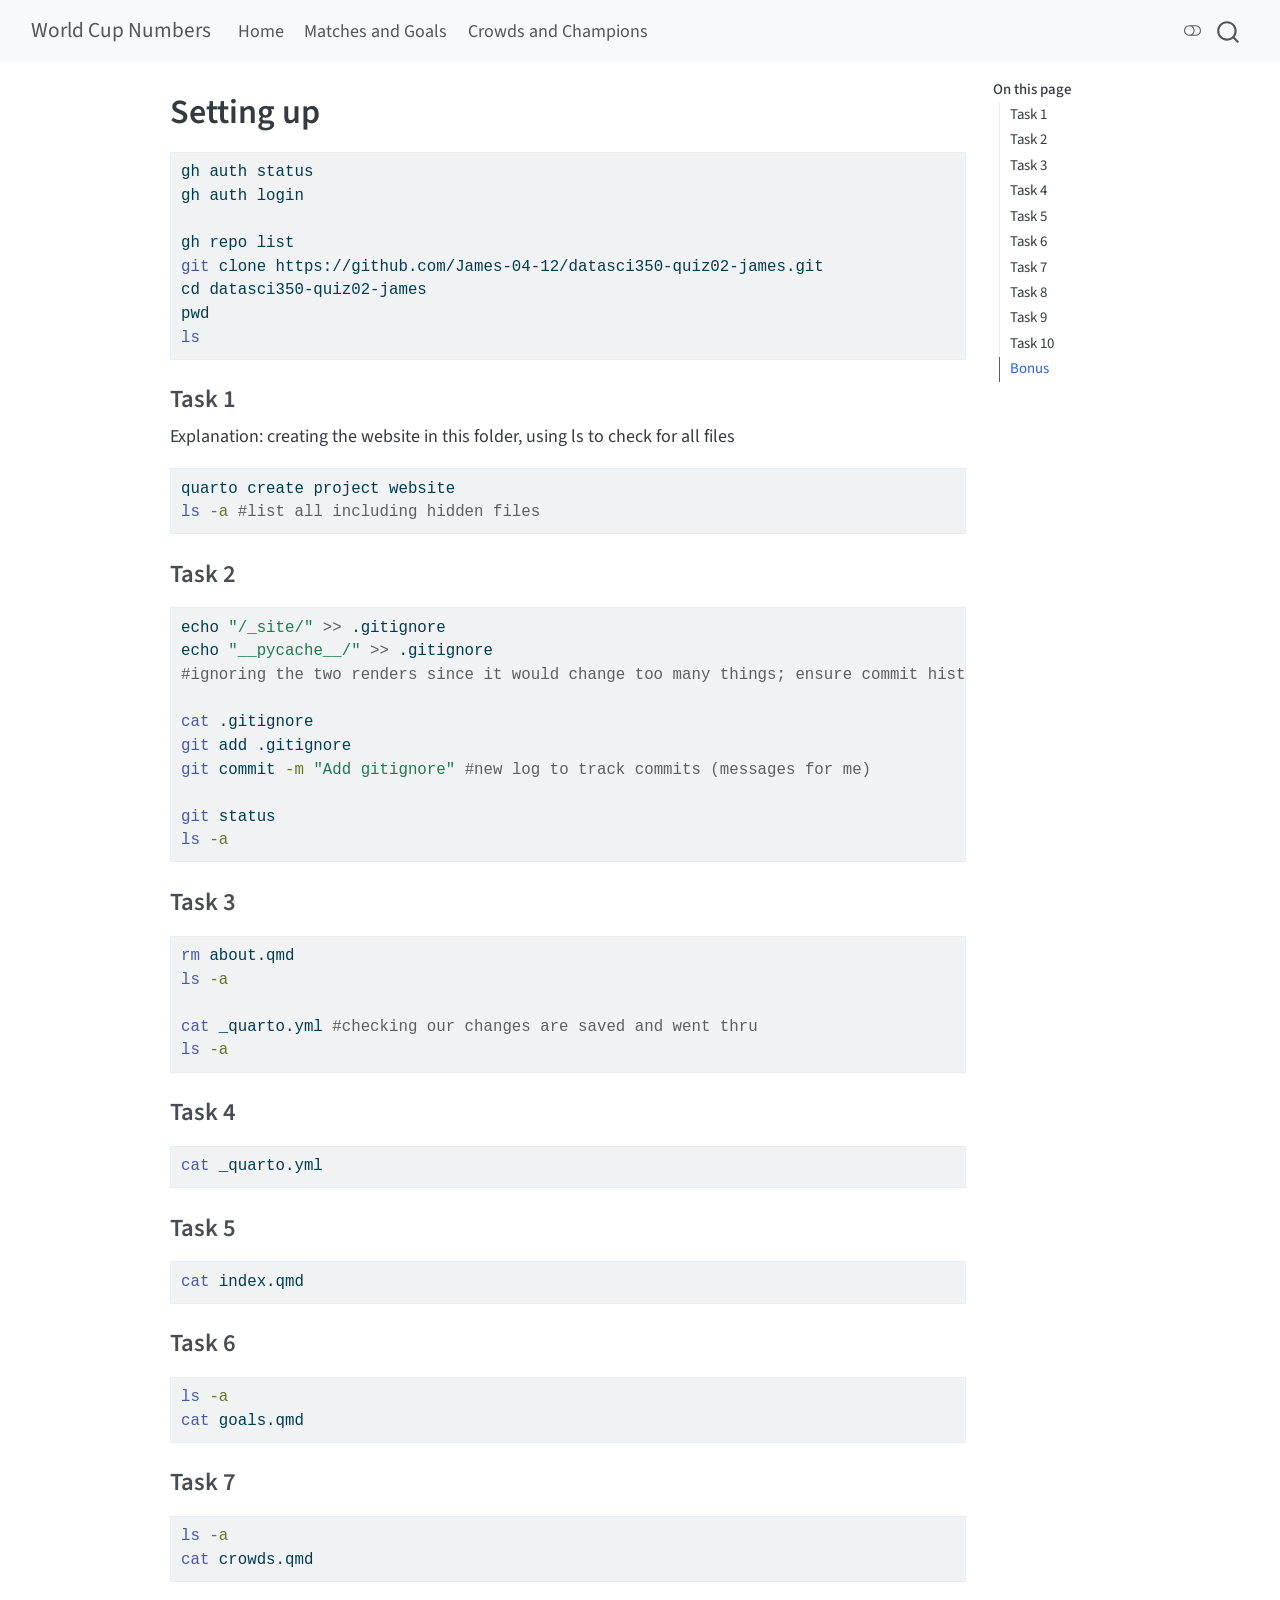
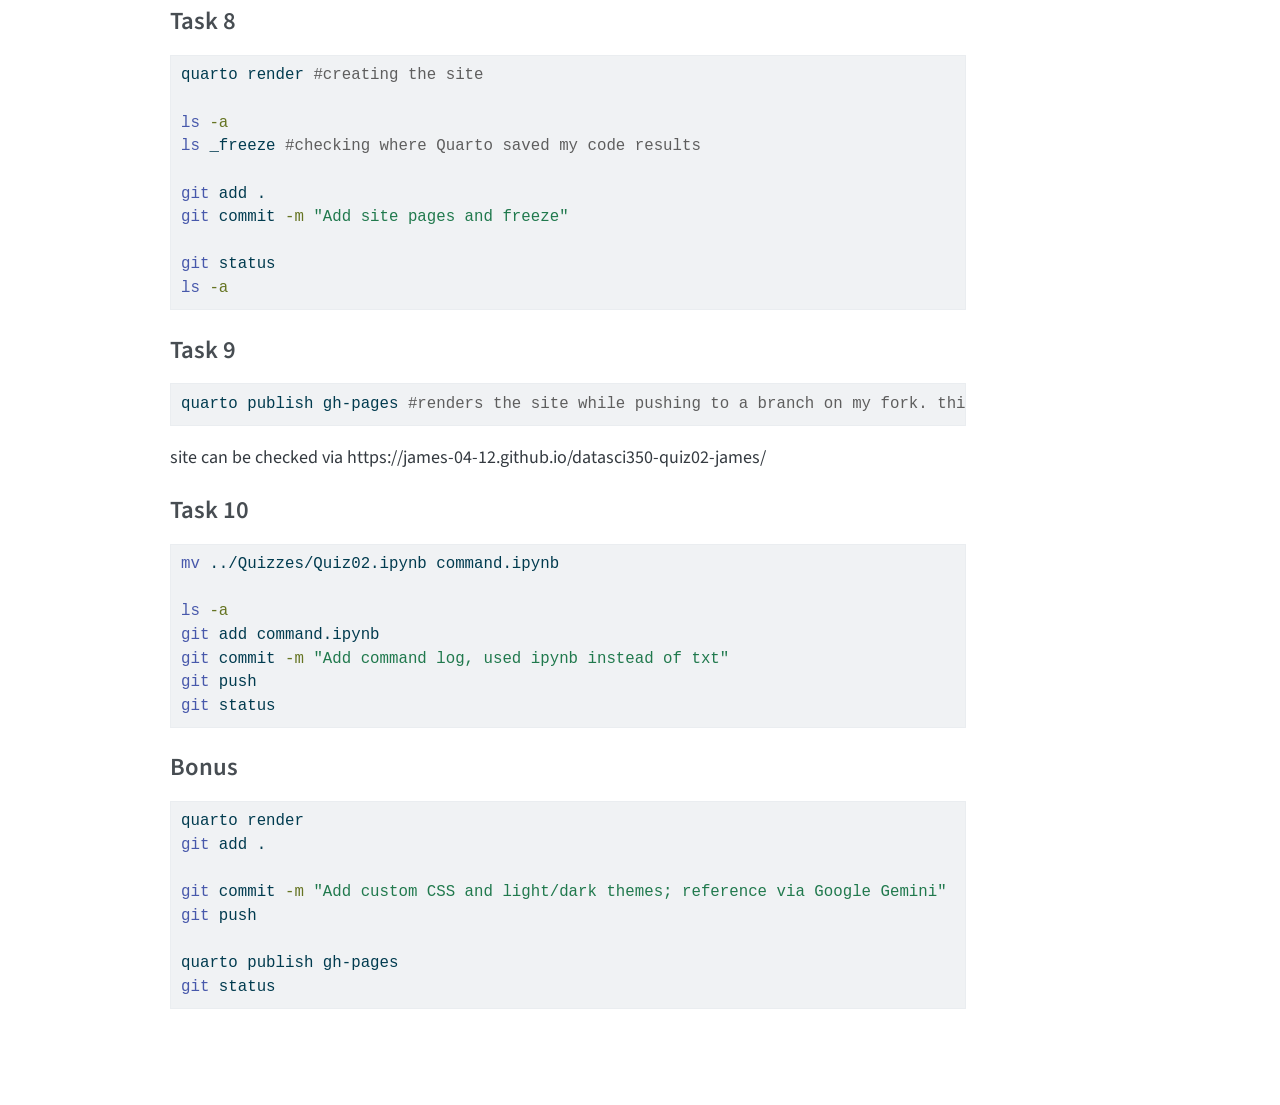
==== command.html @ 59968e1f "Built site for gh-pages" ====
<!DOCTYPE html>
<html xmlns="http://www.w3.org/1999/xhtml" lang="en" xml:lang="en"><head>

<meta charset="utf-8">
<meta name="generator" content="quarto-1.10.19">

<meta name="viewport" content="width=device-width, initial-scale=1.0, user-scalable=yes">


<title>Setting up – World Cup Numbers</title>
<style>
/* Default styles provided by pandoc.
** See https://pandoc.org/MANUAL.html#variables-for-html for config info.
*/
span.smallcaps{font-variant: small-caps;}
div.columns{display: flex; gap: 1.5em;}
div.column{flex: auto;}
@media screen {
div.columns{gap: min(4vw, 1.5em);}
div.column{overflow-x: auto;}
}
div.hanging-indent{margin-left: 1.5em; text-indent: -1.5em;}
ul.task-list{list-style: none;}
ul.task-list li input[type="checkbox"] {
  width: 0.8em;
  margin: 0 0.8em 0.2em -1em; /* quarto-specific, see https://github.com/quarto-dev/quarto-cli/issues/4556 */ 
  vertical-align: middle;
}
/* CSS for syntax highlighting */
html { -webkit-text-size-adjust: 100%; }
pre > code.sourceCode { white-space: pre; position: relative; }
pre > code.sourceCode > span { display: inline-block; line-height: 1.25; }
pre > code.sourceCode > span:empty { height: 1.2em; }
.sourceCode { overflow: visible; }
code.sourceCode > span { color: inherit; text-decoration: inherit; }
div.sourceCode { margin: 1em 0; }
pre.sourceCode { margin: 0; }
@media screen {
div.sourceCode { overflow: auto; }
}
@media print {
pre > code.sourceCode { white-space: pre-wrap; }
pre > code.sourceCode > span { text-indent: -5em; padding-left: 5em; }
}
pre.numberSource code
  { counter-reset: source-line 0; }
pre.numberSource code > span
  { position: relative; left: -4em; counter-increment: source-line; }
pre.numberSource code > span > a:first-child::before
  { content: counter(source-line);
    position: relative; left: -1em; text-align: right; vertical-align: baseline;
    border: none; display: inline-block;
    -webkit-touch-callout: none; -webkit-user-select: none;
    -khtml-user-select: none; -moz-user-select: none;
    -ms-user-select: none; user-select: none;
    padding: 0 4px; width: 4em;
  }
pre.numberSource { margin-left: 3em;  padding-left: 4px; }
div.sourceCode
  {   }
@media screen {
pre > code.sourceCode > span > a:first-child::before { text-decoration: underline; }
}
</style>


<script src="site_libs/quarto-nav/quarto-nav.js"></script>
<script src="site_libs/quarto-nav/headroom.min.js"></script>
<script src="site_libs/clipboard/clipboard.min.js"></script>
<script src="site_libs/quarto-search/autocomplete.umd.js"></script>
<script src="site_libs/quarto-search/fuse.min.js"></script>
<script src="site_libs/quarto-search/quarto-search.js"></script>
<meta name="quarto:offset" content="./">
<script src="site_libs/quarto-html/quarto.js" type="module"></script>
<script src="site_libs/quarto-html/tabsets/tabsets.js" type="module"></script>
<script src="site_libs/quarto-html/popper.min.js"></script>
<script src="site_libs/quarto-html/tippy.umd.min.js"></script>
<script src="site_libs/quarto-html/anchor.min.js"></script>
<link href="site_libs/quarto-html/tippy.css" rel="stylesheet">
<link href="site_libs/quarto-html/quarto-syntax-highlighting-bf27225e3a48a9273f3daa8f8e829971.css" rel="stylesheet" class="quarto-color-scheme" id="quarto-text-highlighting-styles">
<link href="site_libs/quarto-html/quarto-syntax-highlighting-dark-b626d73c4c936ccc3cb08be7d45d1df6.css" rel="stylesheet" class="quarto-color-scheme quarto-color-alternate" id="quarto-text-highlighting-styles">
<link href="site_libs/quarto-html/quarto-syntax-highlighting-bf27225e3a48a9273f3daa8f8e829971.css" rel="stylesheet" class="quarto-color-scheme-extra" id="quarto-text-highlighting-styles">
<script src="site_libs/bootstrap/bootstrap.min.js"></script>
<link href="site_libs/bootstrap/bootstrap-icons.css" rel="stylesheet">
<link href="site_libs/bootstrap/bootstrap-445b8638c3d06994fee0907d791121c4.min.css" rel="stylesheet" append-hash="true" class="quarto-color-scheme" id="quarto-bootstrap" data-mode="light">
<link href="site_libs/bootstrap/bootstrap-dark-df07115ad9f15e2ef3479c789e6873c8.min.css" rel="stylesheet" append-hash="true" class="quarto-color-scheme quarto-color-alternate" id="quarto-bootstrap" data-mode="dark">
<link href="site_libs/bootstrap/bootstrap-445b8638c3d06994fee0907d791121c4.min.css" rel="stylesheet" append-hash="true" class="quarto-color-scheme-extra" id="quarto-bootstrap" data-mode="light">
<script id="quarto-search-options" type="application/json">{
  "location": "navbar",
  "copy-button": false,
  "collapse-after": 3,
  "panel-placement": "end",
  "type": "overlay",
  "limit": 50,
  "keyboard-shortcut": [
    "f",
    "/",
    "s"
  ],
  "show-item-context": false,
  "language": {
    "search-no-results-text": "No results",
    "search-matching-documents-text": "matching documents",
    "search-copy-link-title": "Copy link to search",
    "search-hide-matches-text": "Hide additional matches",
    "search-more-match-text": "more match in this document",
    "search-more-matches-text": "more matches in this document",
    "search-clear-button-title": "Clear",
    "search-text-placeholder": "",
    "search-detached-cancel-button-title": "Cancel",
    "search-submit-button-title": "Submit",
    "search-label": "Search"
  }
}</script>


<link rel="stylesheet" href="styles.css">
</head>

<body class="nav-fixed quarto-light"><script id="quarto-html-before-body" type="application/javascript">
    const toggleBodyColorMode = (bsSheetEl) => {
      const mode = bsSheetEl.getAttribute("data-mode");
      const bodyEl = window.document.querySelector("body");
      if (mode === "dark") {
        bodyEl.classList.add("quarto-dark");
        bodyEl.classList.remove("quarto-light");
      } else {
        bodyEl.classList.add("quarto-light");
        bodyEl.classList.remove("quarto-dark");
      }
    }
    const toggleBodyColorPrimary = () => {
      const bsSheetEl = window.document.querySelector("link#quarto-bootstrap:not([rel=disabled-stylesheet])");
      if (bsSheetEl) {
        toggleBodyColorMode(bsSheetEl);
      }
    }
    const setColorSchemeToggle = (alternate) => {
      const toggles = window.document.querySelectorAll('.quarto-color-scheme-toggle');
      for (let i=0; i < toggles.length; i++) {
        const toggle = toggles[i];
        if (toggle) {
          if (alternate) {
            toggle.classList.add("alternate");
          } else {
            toggle.classList.remove("alternate");
          }
        }
      }
    };
    const toggleColorMode = (alternate) => {
      // Switch the stylesheets
      const primaryStylesheets = window.document.querySelectorAll('link.quarto-color-scheme:not(.quarto-color-alternate)');
      const alternateStylesheets = window.document.querySelectorAll('link.quarto-color-scheme.quarto-color-alternate');
      manageTransitions('#quarto-margin-sidebar .nav-link', false);
      if (alternate) {
        // note: dark is layered on light, we don't disable primary!
        enableStylesheet(alternateStylesheets);
        for (const sheetNode of alternateStylesheets) {
          if (sheetNode.id === "quarto-bootstrap") {
            toggleBodyColorMode(sheetNode);
          }
        }
      } else {
        disableStylesheet(alternateStylesheets);
        enableStylesheet(primaryStylesheets)
        toggleBodyColorPrimary();
      }
      manageTransitions('#quarto-margin-sidebar .nav-link', true);
      // Switch the toggles
      setColorSchemeToggle(alternate)
      // Hack to workaround the fact that safari doesn't
      // properly recolor the scrollbar when toggling (#1455)
      if (navigator.userAgent.indexOf('Safari') > 0 && navigator.userAgent.indexOf('Chrome') == -1) {
        manageTransitions("body", false);
        window.scrollTo(0, 1);
        setTimeout(() => {
          window.scrollTo(0, 0);
          manageTransitions("body", true);
        }, 40);
      }
    }
    const disableStylesheet = (stylesheets) => {
      for (let i=0; i < stylesheets.length; i++) {
        const stylesheet = stylesheets[i];
        stylesheet.rel = 'disabled-stylesheet';
      }
    }
    const enableStylesheet = (stylesheets) => {
      for (let i=0; i < stylesheets.length; i++) {
        const stylesheet = stylesheets[i];
        if(stylesheet.rel !== 'stylesheet') { // for Chrome, which will still FOUC without this check
          stylesheet.rel = 'stylesheet';
        }
      }
    }
    const manageTransitions = (selector, allowTransitions) => {
      const els = window.document.querySelectorAll(selector);
      for (let i=0; i < els.length; i++) {
        const el = els[i];
        if (allowTransitions) {
          el.classList.remove('notransition');
        } else {
          el.classList.add('notransition');
        }
      }
    }
    const isFileUrl = () => {
      return window.location.protocol === 'file:';
    }
    const hasAlternateSentinel = () => {
      let styleSentinel = getColorSchemeSentinel();
      if (styleSentinel !== null) {
        return styleSentinel === "alternate";
      } else {
        return false;
      }
    }
    const setStyleSentinel = (alternate) => {
      const value = alternate ? "alternate" : "default";
      if (!isFileUrl()) {
        window.localStorage.setItem("quarto-color-scheme", value);
      } else {
        localAlternateSentinel = value;
      }
    }
    const getColorSchemeSentinel = () => {
      if (!isFileUrl()) {
        const storageValue = window.localStorage.getItem("quarto-color-scheme");
        return storageValue != null ? storageValue : localAlternateSentinel;
      } else {
        return localAlternateSentinel;
      }
    }
    const toggleGiscusIfUsed = (isAlternate, darkModeDefault) => {
      const baseTheme = document.querySelector('#giscus-base-theme')?.value ?? 'light';
      const alternateTheme = document.querySelector('#giscus-alt-theme')?.value ?? 'dark';
      let newTheme = '';
      if(authorPrefersDark) {
        newTheme = isAlternate ? baseTheme : alternateTheme;
      } else {
        newTheme = isAlternate ? alternateTheme : baseTheme;
      }
      const changeGiscusTheme = () => {
        // From: https://github.com/giscus/giscus/issues/336
        const sendMessage = (message) => {
          const iframe = document.querySelector('iframe.giscus-frame');
          if (!iframe) return;
          iframe.contentWindow.postMessage({ giscus: message }, 'https://giscus.app');
        }
        sendMessage({
          setConfig: {
            theme: newTheme
          }
        });
      }
      const isGiscussLoaded = window.document.querySelector('iframe.giscus-frame') !== null;
      if (isGiscussLoaded) {
        changeGiscusTheme();
      }
    };
    const authorPrefersDark = false;
    const darkModeDefault = authorPrefersDark;
      document.querySelector('link#quarto-text-highlighting-styles.quarto-color-scheme-extra').rel = 'disabled-stylesheet';
      document.querySelector('link#quarto-bootstrap.quarto-color-scheme-extra').rel = 'disabled-stylesheet';
    let localAlternateSentinel = darkModeDefault ? 'alternate' : 'default';
    // Dark / light mode switch
    window.quartoToggleColorScheme = () => {
      // Read the current dark / light value
      let toAlternate = !hasAlternateSentinel();
      toggleColorMode(toAlternate);
      setStyleSentinel(toAlternate);
      toggleGiscusIfUsed(toAlternate, darkModeDefault);
      window.dispatchEvent(new Event('resize'));
    };
    // Switch to dark mode if need be
    if (hasAlternateSentinel()) {
      toggleColorMode(true);
    } else {
      toggleColorMode(false);
    }
  </script>

<div id="quarto-search-results"></div>
  <header id="quarto-header" class="headroom fixed-top">
    <nav class="navbar navbar-expand-lg " data-bs-theme="dark">
      <div class="navbar-container container-fluid">
      <div class="navbar-brand-container mx-auto">
    <a class="navbar-brand" href="./index.html">
    <span class="navbar-title">World Cup Numbers</span>
    </a>
  </div>
            <div id="quarto-search" class="" title="Search"></div>
          <button class="navbar-toggler" type="button" data-bs-toggle="collapse" data-bs-target="#navbarCollapse" aria-controls="navbarCollapse" role="menu" aria-expanded="false" aria-label="Toggle navigation" onclick="if (window.quartoToggleHeadroom) { window.quartoToggleHeadroom(); }">
  <span class="navbar-toggler-icon"></span>
</button>
          <div class="collapse navbar-collapse" id="navbarCollapse">
            <ul class="navbar-nav navbar-nav-scroll me-auto">
  <li class="nav-item">
    <a class="nav-link" href="./index.html"> 
<span class="menu-text">Home</span></a>
  </li>  
  <li class="nav-item">
    <a class="nav-link" href="./goals.html"> 
<span class="menu-text">Matches and Goals</span></a>
  </li>  
  <li class="nav-item">
    <a class="nav-link" href="./crowds.html"> 
<span class="menu-text">Crowds and Champions</span></a>
  </li>  
</ul>
          </div> <!-- /navcollapse -->
            <div class="quarto-navbar-tools">
  <a href="" class="quarto-color-scheme-toggle quarto-navigation-tool  px-1" onclick="window.quartoToggleColorScheme(); return false;" title="Toggle dark mode"><i class="bi"></i></a>
</div>
      </div> <!-- /container-fluid -->
    </nav>
</header>
<!-- content -->
<div id="quarto-content" class="quarto-container page-columns page-rows-contents page-layout-article page-navbar">
<!-- sidebar -->
<!-- margin-sidebar -->
    <div id="quarto-margin-sidebar" class="sidebar margin-sidebar">
        <nav id="TOC" role="doc-toc" class="toc-active">
    <h2 id="toc-title">On this page</h2>
   
  <ul>
  <li><a href="#task-1" id="toc-task-1" class="nav-link active" data-scroll-target="#task-1">Task 1</a></li>
  <li><a href="#task-2" id="toc-task-2" class="nav-link" data-scroll-target="#task-2">Task 2</a></li>
  <li><a href="#task-3" id="toc-task-3" class="nav-link" data-scroll-target="#task-3">Task 3</a></li>
  <li><a href="#task-4" id="toc-task-4" class="nav-link" data-scroll-target="#task-4">Task 4</a></li>
  <li><a href="#task-5" id="toc-task-5" class="nav-link" data-scroll-target="#task-5">Task 5</a></li>
  <li><a href="#task-6" id="toc-task-6" class="nav-link" data-scroll-target="#task-6">Task 6</a></li>
  <li><a href="#task-7" id="toc-task-7" class="nav-link" data-scroll-target="#task-7">Task 7</a></li>
  <li><a href="#task-8" id="toc-task-8" class="nav-link" data-scroll-target="#task-8">Task 8</a></li>
  <li><a href="#task-9" id="toc-task-9" class="nav-link" data-scroll-target="#task-9">Task 9</a></li>
  <li><a href="#task-10" id="toc-task-10" class="nav-link" data-scroll-target="#task-10">Task 10</a></li>
  <li><a href="#bonus" id="toc-bonus" class="nav-link" data-scroll-target="#bonus">Bonus</a></li>
  </ul>
</nav>
    </div>
<!-- main -->
<main class="content" id="quarto-document-content">


<header id="title-block-header" class="quarto-title-block default">
<div class="quarto-title">
<h1 class="title">Setting up</h1>
</div>



<div class="quarto-title-meta">

    
  
    
  </div>
  


</header>


<div class="code-copy-outer-scaffold"><div class="sourceCode" id="cb1"><pre class="sourceCode bash code-with-copy"><code class="sourceCode bash"><span id="cb1-1"><a href="#cb1-1" aria-hidden="true" tabindex="-1"></a><span class="ex">gh</span> auth status</span>
<span id="cb1-2"><a href="#cb1-2" aria-hidden="true" tabindex="-1"></a><span class="ex">gh</span> auth login</span>
<span id="cb1-3"><a href="#cb1-3" aria-hidden="true" tabindex="-1"></a></span>
<span id="cb1-4"><a href="#cb1-4" aria-hidden="true" tabindex="-1"></a><span class="ex">gh</span> repo list</span>
<span id="cb1-5"><a href="#cb1-5" aria-hidden="true" tabindex="-1"></a><span class="fu">git</span> clone https://github.com/James-04-12/datasci350-quiz02-james.git</span>
<span id="cb1-6"><a href="#cb1-6" aria-hidden="true" tabindex="-1"></a><span class="bu">cd</span> datasci350-quiz02-james</span>
<span id="cb1-7"><a href="#cb1-7" aria-hidden="true" tabindex="-1"></a><span class="bu">pwd</span></span>
<span id="cb1-8"><a href="#cb1-8" aria-hidden="true" tabindex="-1"></a><span class="fu">ls</span></span></code></pre></div><button title="Copy to Clipboard" class="code-copy-button"><i class="bi"></i></button></div>
<section id="task-1" class="level3">
<h3 class="anchored" data-anchor-id="task-1">Task 1</h3>
<p>Explanation: creating the website in this folder, using ls to check for all files</p>
<div class="code-copy-outer-scaffold"><div class="sourceCode" id="cb2"><pre class="sourceCode bash code-with-copy"><code class="sourceCode bash"><span id="cb2-1"><a href="#cb2-1" aria-hidden="true" tabindex="-1"></a><span class="ex">quarto</span> create project website</span>
<span id="cb2-2"><a href="#cb2-2" aria-hidden="true" tabindex="-1"></a><span class="fu">ls</span> <span class="at">-a</span> <span class="co">#list all including hidden files</span></span></code></pre></div><button title="Copy to Clipboard" class="code-copy-button"><i class="bi"></i></button></div>
</section>
<section id="task-2" class="level3">
<h3 class="anchored" data-anchor-id="task-2">Task 2</h3>
<div class="code-copy-outer-scaffold"><div class="sourceCode" id="cb3"><pre class="sourceCode bash code-with-copy"><code class="sourceCode bash"><span id="cb3-1"><a href="#cb3-1" aria-hidden="true" tabindex="-1"></a><span class="bu">echo</span> <span class="st">"/_site/"</span> <span class="op">&gt;&gt;</span> .gitignore</span>
<span id="cb3-2"><a href="#cb3-2" aria-hidden="true" tabindex="-1"></a><span class="bu">echo</span> <span class="st">"__pycache__/"</span> <span class="op">&gt;&gt;</span> .gitignore</span>
<span id="cb3-3"><a href="#cb3-3" aria-hidden="true" tabindex="-1"></a><span class="co">#ignoring the two renders since it would change too many things; ensure commit history is clean</span></span>
<span id="cb3-4"><a href="#cb3-4" aria-hidden="true" tabindex="-1"></a></span>
<span id="cb3-5"><a href="#cb3-5" aria-hidden="true" tabindex="-1"></a><span class="fu">cat</span> .gitignore</span>
<span id="cb3-6"><a href="#cb3-6" aria-hidden="true" tabindex="-1"></a><span class="fu">git</span> add .gitignore</span>
<span id="cb3-7"><a href="#cb3-7" aria-hidden="true" tabindex="-1"></a><span class="fu">git</span> commit <span class="at">-m</span> <span class="st">"Add gitignore"</span> <span class="co">#new log to track commits (messages for me)</span></span>
<span id="cb3-8"><a href="#cb3-8" aria-hidden="true" tabindex="-1"></a></span>
<span id="cb3-9"><a href="#cb3-9" aria-hidden="true" tabindex="-1"></a><span class="fu">git</span> status</span>
<span id="cb3-10"><a href="#cb3-10" aria-hidden="true" tabindex="-1"></a><span class="fu">ls</span> <span class="at">-a</span></span></code></pre></div><button title="Copy to Clipboard" class="code-copy-button"><i class="bi"></i></button></div>
</section>
<section id="task-3" class="level3">
<h3 class="anchored" data-anchor-id="task-3">Task 3</h3>
<div class="code-copy-outer-scaffold"><div class="sourceCode" id="cb4"><pre class="sourceCode bash code-with-copy"><code class="sourceCode bash"><span id="cb4-1"><a href="#cb4-1" aria-hidden="true" tabindex="-1"></a><span class="fu">rm</span> about.qmd</span>
<span id="cb4-2"><a href="#cb4-2" aria-hidden="true" tabindex="-1"></a><span class="fu">ls</span> <span class="at">-a</span></span>
<span id="cb4-3"><a href="#cb4-3" aria-hidden="true" tabindex="-1"></a></span>
<span id="cb4-4"><a href="#cb4-4" aria-hidden="true" tabindex="-1"></a><span class="fu">cat</span> _quarto.yml <span class="co">#checking our changes are saved and went thru</span></span>
<span id="cb4-5"><a href="#cb4-5" aria-hidden="true" tabindex="-1"></a><span class="fu">ls</span> <span class="at">-a</span></span></code></pre></div><button title="Copy to Clipboard" class="code-copy-button"><i class="bi"></i></button></div>
</section>
<section id="task-4" class="level3">
<h3 class="anchored" data-anchor-id="task-4">Task 4</h3>
<div class="code-copy-outer-scaffold"><div class="sourceCode" id="cb5"><pre class="sourceCode bash code-with-copy"><code class="sourceCode bash"><span id="cb5-1"><a href="#cb5-1" aria-hidden="true" tabindex="-1"></a><span class="fu">cat</span> _quarto.yml</span></code></pre></div><button title="Copy to Clipboard" class="code-copy-button"><i class="bi"></i></button></div>
</section>
<section id="task-5" class="level3">
<h3 class="anchored" data-anchor-id="task-5">Task 5</h3>
<div class="code-copy-outer-scaffold"><div class="sourceCode" id="cb6"><pre class="sourceCode bash code-with-copy"><code class="sourceCode bash"><span id="cb6-1"><a href="#cb6-1" aria-hidden="true" tabindex="-1"></a><span class="fu">cat</span> index.qmd</span></code></pre></div><button title="Copy to Clipboard" class="code-copy-button"><i class="bi"></i></button></div>
</section>
<section id="task-6" class="level3">
<h3 class="anchored" data-anchor-id="task-6">Task 6</h3>
<div class="code-copy-outer-scaffold"><div class="sourceCode" id="cb7"><pre class="sourceCode bash code-with-copy"><code class="sourceCode bash"><span id="cb7-1"><a href="#cb7-1" aria-hidden="true" tabindex="-1"></a><span class="fu">ls</span> <span class="at">-a</span></span>
<span id="cb7-2"><a href="#cb7-2" aria-hidden="true" tabindex="-1"></a><span class="fu">cat</span> goals.qmd</span></code></pre></div><button title="Copy to Clipboard" class="code-copy-button"><i class="bi"></i></button></div>
</section>
<section id="task-7" class="level3">
<h3 class="anchored" data-anchor-id="task-7">Task 7</h3>
<div class="code-copy-outer-scaffold"><div class="sourceCode" id="cb8"><pre class="sourceCode bash code-with-copy"><code class="sourceCode bash"><span id="cb8-1"><a href="#cb8-1" aria-hidden="true" tabindex="-1"></a><span class="fu">ls</span> <span class="at">-a</span></span>
<span id="cb8-2"><a href="#cb8-2" aria-hidden="true" tabindex="-1"></a><span class="fu">cat</span> crowds.qmd</span></code></pre></div><button title="Copy to Clipboard" class="code-copy-button"><i class="bi"></i></button></div>
</section>
<section id="task-8" class="level3">
<h3 class="anchored" data-anchor-id="task-8">Task 8</h3>
<div class="code-copy-outer-scaffold"><div class="sourceCode" id="cb9"><pre class="sourceCode bash code-with-copy"><code class="sourceCode bash"><span id="cb9-1"><a href="#cb9-1" aria-hidden="true" tabindex="-1"></a><span class="ex">quarto</span> render <span class="co">#creating the site</span></span>
<span id="cb9-2"><a href="#cb9-2" aria-hidden="true" tabindex="-1"></a></span>
<span id="cb9-3"><a href="#cb9-3" aria-hidden="true" tabindex="-1"></a><span class="fu">ls</span> <span class="at">-a</span></span>
<span id="cb9-4"><a href="#cb9-4" aria-hidden="true" tabindex="-1"></a><span class="fu">ls</span> _freeze <span class="co">#checking where Quarto saved my code results</span></span>
<span id="cb9-5"><a href="#cb9-5" aria-hidden="true" tabindex="-1"></a></span>
<span id="cb9-6"><a href="#cb9-6" aria-hidden="true" tabindex="-1"></a><span class="fu">git</span> add .</span>
<span id="cb9-7"><a href="#cb9-7" aria-hidden="true" tabindex="-1"></a><span class="fu">git</span> commit <span class="at">-m</span> <span class="st">"Add site pages and freeze"</span></span>
<span id="cb9-8"><a href="#cb9-8" aria-hidden="true" tabindex="-1"></a></span>
<span id="cb9-9"><a href="#cb9-9" aria-hidden="true" tabindex="-1"></a><span class="fu">git</span> status</span>
<span id="cb9-10"><a href="#cb9-10" aria-hidden="true" tabindex="-1"></a><span class="fu">ls</span> <span class="at">-a</span></span></code></pre></div><button title="Copy to Clipboard" class="code-copy-button"><i class="bi"></i></button></div>
</section>
<section id="task-9" class="level3">
<h3 class="anchored" data-anchor-id="task-9">Task 9</h3>
<div class="code-copy-outer-scaffold"><div class="sourceCode" id="cb10"><pre class="sourceCode bash code-with-copy"><code class="sourceCode bash"><span id="cb10-1"><a href="#cb10-1" aria-hidden="true" tabindex="-1"></a><span class="ex">quarto</span> publish gh-pages <span class="co">#renders the site while pushing to a branch on my fork. this keeps my main branch render free (lecture 11)</span></span></code></pre></div><button title="Copy to Clipboard" class="code-copy-button"><i class="bi"></i></button></div>
<p>site can be checked via https://james-04-12.github.io/datasci350-quiz02-james/</p>
</section>
<section id="task-10" class="level3">
<h3 class="anchored" data-anchor-id="task-10">Task 10</h3>
<div class="code-copy-outer-scaffold"><div class="sourceCode" id="cb11"><pre class="sourceCode bash code-with-copy"><code class="sourceCode bash"><span id="cb11-1"><a href="#cb11-1" aria-hidden="true" tabindex="-1"></a><span class="fu">mv</span> ../Quizzes/Quiz02.ipynb command.ipynb</span>
<span id="cb11-2"><a href="#cb11-2" aria-hidden="true" tabindex="-1"></a></span>
<span id="cb11-3"><a href="#cb11-3" aria-hidden="true" tabindex="-1"></a><span class="fu">ls</span> <span class="at">-a</span></span>
<span id="cb11-4"><a href="#cb11-4" aria-hidden="true" tabindex="-1"></a><span class="fu">git</span> add command.ipynb</span>
<span id="cb11-5"><a href="#cb11-5" aria-hidden="true" tabindex="-1"></a><span class="fu">git</span> commit <span class="at">-m</span> <span class="st">"Add command log, used ipynb instead of txt"</span></span>
<span id="cb11-6"><a href="#cb11-6" aria-hidden="true" tabindex="-1"></a><span class="fu">git</span> push</span>
<span id="cb11-7"><a href="#cb11-7" aria-hidden="true" tabindex="-1"></a><span class="fu">git</span> status</span></code></pre></div><button title="Copy to Clipboard" class="code-copy-button"><i class="bi"></i></button></div>
</section>
<section id="bonus" class="level3">
<h3 class="anchored" data-anchor-id="bonus">Bonus</h3>
<div class="code-copy-outer-scaffold"><div class="sourceCode" id="cb12"><pre class="sourceCode bash code-with-copy"><code class="sourceCode bash"><span id="cb12-1"><a href="#cb12-1" aria-hidden="true" tabindex="-1"></a><span class="ex">quarto</span> render</span>
<span id="cb12-2"><a href="#cb12-2" aria-hidden="true" tabindex="-1"></a><span class="fu">git</span> add .</span>
<span id="cb12-3"><a href="#cb12-3" aria-hidden="true" tabindex="-1"></a></span>
<span id="cb12-4"><a href="#cb12-4" aria-hidden="true" tabindex="-1"></a><span class="fu">git</span> commit <span class="at">-m</span> <span class="st">"Add custom CSS and light/dark themes; reference via Google Gemini"</span></span>
<span id="cb12-5"><a href="#cb12-5" aria-hidden="true" tabindex="-1"></a><span class="fu">git</span> push</span>
<span id="cb12-6"><a href="#cb12-6" aria-hidden="true" tabindex="-1"></a></span>
<span id="cb12-7"><a href="#cb12-7" aria-hidden="true" tabindex="-1"></a><span class="ex">quarto</span> publish gh-pages</span>
<span id="cb12-8"><a href="#cb12-8" aria-hidden="true" tabindex="-1"></a><span class="fu">git</span> status</span></code></pre></div><button title="Copy to Clipboard" class="code-copy-button"><i class="bi"></i></button></div>


</section>

</main> <!-- /main -->
<script id="quarto-html-after-body" type="application/javascript">
  window.document.addEventListener("DOMContentLoaded", function (event) {
    // Ensure there is a toggle, if there isn't float one in the top right
    if (window.document.querySelector('.quarto-color-scheme-toggle') === null) {
      const a = window.document.createElement('a');
      a.classList.add('top-right');
      a.classList.add('quarto-color-scheme-toggle');
      a.href = "";
      a.onclick = function() { try { window.quartoToggleColorScheme(); } catch {} return false; };
      const i = window.document.createElement("i");
      i.classList.add('bi');
      a.appendChild(i);
      window.document.body.appendChild(a);
    }
    setColorSchemeToggle(hasAlternateSentinel())
    const icon = "";
    const anchorJS = new window.AnchorJS();
    anchorJS.options = {
      placement: 'right',
      icon: icon
    };
    anchorJS.add('.anchored');
    const isCodeAnnotation = (el) => {
      for (const clz of el.classList) {
        if (clz.startsWith('code-annotation-')) {                     
          return true;
        }
      }
      return false;
    }
    const onCopySuccess = function(e) {
      // button target
      const button = e.trigger;
      // don't keep focus
      button.blur();
      // flash "checked"
      button.classList.add('code-copy-button-checked');
      var currentTitle = button.getAttribute("title");
      button.setAttribute("title", "Copied!");
      let tooltip;
      if (window.bootstrap) {
        button.setAttribute("data-bs-toggle", "tooltip");
        button.setAttribute("data-bs-placement", "left");
        button.setAttribute("data-bs-title", "Copied!");
        tooltip = new bootstrap.Tooltip(button, 
          { trigger: "manual", 
            customClass: "code-copy-button-tooltip",
            offset: [0, -8]});
        tooltip.show();    
      }
      setTimeout(function() {
        if (tooltip) {
          tooltip.hide();
          button.removeAttribute("data-bs-title");
          button.removeAttribute("data-bs-toggle");
          button.removeAttribute("data-bs-placement");
        }
        button.setAttribute("title", currentTitle);
        button.classList.remove('code-copy-button-checked');
      }, 1000);
      // clear code selection
      e.clearSelection();
    }
    const getTextToCopy = function(trigger) {
      const outerScaffold = trigger.parentElement.cloneNode(true);
      const codeEl = outerScaffold.querySelector('code');
      for (const childEl of codeEl.children) {
        if (isCodeAnnotation(childEl)) {
          childEl.remove();
        }
      }
      return codeEl.innerText;
    }
    const clipboard = new window.ClipboardJS('.code-copy-button:not([data-in-quarto-modal])', {
      text: getTextToCopy
    });
    clipboard.on('success', onCopySuccess);
    if (window.document.getElementById('quarto-embedded-source-code-modal')) {
      const clipboardModal = new window.ClipboardJS('.code-copy-button[data-in-quarto-modal]', {
        text: getTextToCopy,
        container: window.document.getElementById('quarto-embedded-source-code-modal')
      });
      clipboardModal.on('success', onCopySuccess);
    }
      var localhostRegex = new RegExp(/^(?:http|https):\/\/localhost\:?[0-9]*\//);
      var mailtoRegex = new RegExp(/^mailto:/);
        var filterRegex = new RegExp("https:\/\/James-04-12\.github\.io\/datasci350-quiz02-james\/");
      var isInternal = (href) => {
          return filterRegex.test(href) || localhostRegex.test(href) || mailtoRegex.test(href);
      }
      // Inspect non-navigation links and adorn them if external
     var links = window.document.querySelectorAll('a[href]:not(.nav-link):not(.navbar-brand):not(.toc-action):not(.sidebar-link):not(.sidebar-item-toggle):not(.pagination-link):not(.no-external):not([aria-hidden]):not(.dropdown-item):not(.quarto-navigation-tool):not(.about-link)');
      for (var i=0; i<links.length; i++) {
        const link = links[i];
        if (!isInternal(link.href)) {
          // undo the damage that might have been done by quarto-nav.js in the case of
          // links that we want to consider external
          if (link.dataset.originalHref !== undefined) {
            link.href = link.dataset.originalHref;
          }
        }
      }
    function tippyHover(el, contentFn, onTriggerFn, onUntriggerFn) {
      const config = {
        allowHTML: true,
        maxWidth: 500,
        delay: 100,
        arrow: false,
        appendTo: function(el) {
            return el.parentElement;
        },
        interactive: true,
        interactiveBorder: 10,
        theme: 'quarto',
        placement: 'bottom-start',
      };
      if (contentFn) {
        config.content = contentFn;
      }
      if (onTriggerFn) {
        config.onTrigger = onTriggerFn;
      }
      if (onUntriggerFn) {
        config.onUntrigger = onUntriggerFn;
      }
      window.tippy(el, config); 
    }
    const noterefs = window.document.querySelectorAll('a[role="doc-noteref"]');
    for (var i=0; i<noterefs.length; i++) {
      const ref = noterefs[i];
      tippyHover(ref, function() {
        // use id or data attribute instead here
        let href = ref.getAttribute('data-footnote-href') || ref.getAttribute('href');
        try { href = new URL(href).hash; } catch {}
        const id = href.replace(/^#\/?/, "");
        const note = window.document.getElementById(id);
        if (note) {
          return note.innerHTML;
        } else {
          return "";
        }
      });
    }
    const xrefs = window.document.querySelectorAll('a.quarto-xref');
    const processXRef = (id, note) => {
      // Strip column container classes
      const stripColumnClz = (el) => {
        el.classList.remove("page-full", "page-columns");
        if (el.children) {
          for (const child of el.children) {
            stripColumnClz(child);
          }
        }
      }
      stripColumnClz(note)
      if (id === null || id.startsWith('sec-')) {
        // Special case sections, only their first couple elements
        const container = document.createElement("div");
        if (note.children && note.children.length > 2) {
          container.appendChild(note.children[0].cloneNode(true));
          for (let i = 1; i < note.children.length; i++) {
            const child = note.children[i];
            if (child.tagName === "P" && child.innerText === "") {
              continue;
            } else {
              container.appendChild(child.cloneNode(true));
              break;
            }
          }
          if (window.Quarto?.typesetMath) {
            window.Quarto.typesetMath(container);
          }
          return container.innerHTML
        } else {
          if (window.Quarto?.typesetMath) {
            window.Quarto.typesetMath(note);
          }
          return note.innerHTML;
        }
      } else {
        // Remove any anchor links if they are present
        const anchorLink = note.querySelector('a.anchorjs-link');
        if (anchorLink) {
          anchorLink.remove();
        }
        if (window.Quarto?.typesetMath) {
          window.Quarto.typesetMath(note);
        }
        if (note.classList.contains("callout")) {
          return note.outerHTML;
        } else {
          return note.innerHTML;
        }
      }
    }
    for (var i=0; i<xrefs.length; i++) {
      const xref = xrefs[i];
      tippyHover(xref, undefined, function(instance) {
        instance.disable();
        let url = xref.getAttribute('href');
        let hash = undefined; 
        if (url.startsWith('#')) {
          hash = url;
        } else {
          try { hash = new URL(url).hash; } catch {}
        }
        if (hash) {
          const id = hash.replace(/^#\/?/, "");
          const note = window.document.getElementById(id);
          if (note !== null) {
            try {
              const html = processXRef(id, note.cloneNode(true));
              instance.setContent(html);
            } finally {
              instance.enable();
              instance.show();
            }
          } else {
            // See if we can fetch this
            fetch(url.split('#')[0])
            .then(res => res.text())
            .then(html => {
              const parser = new DOMParser();
              const htmlDoc = parser.parseFromString(html, "text/html");
              const note = htmlDoc.getElementById(id);
              if (note !== null) {
                const html = processXRef(id, note);
                instance.setContent(html);
              } 
            }).finally(() => {
              instance.enable();
              instance.show();
            });
          }
        } else {
          // See if we can fetch a full url (with no hash to target)
          // This is a special case and we should probably do some content thinning / targeting
          fetch(url)
          .then(res => res.text())
          .then(html => {
            const parser = new DOMParser();
            const htmlDoc = parser.parseFromString(html, "text/html");
            const note = htmlDoc.querySelector('main.content');
            if (note !== null) {
              // This should only happen for chapter cross references
              // (since there is no id in the URL)
              // remove the first header
              if (note.children.length > 0 && note.children[0].tagName === "HEADER") {
                note.children[0].remove();
              }
              const html = processXRef(null, note);
              instance.setContent(html);
            } 
          }).finally(() => {
            instance.enable();
            instance.show();
          });
        }
      }, function(instance) {
      });
    }
        let selectedAnnoteEl;
        const selectorForAnnotation = ( cell, annotation) => {
          let cellAttr = 'data-code-cell="' + cell + '"';
          let lineAttr = 'data-code-annotation="' +  annotation + '"';
          const selector = 'span[' + cellAttr + '][' + lineAttr + ']';
          return selector;
        }
        const selectCodeLines = (annoteEl) => {
          const doc = window.document;
          const targetCell = annoteEl.getAttribute("data-target-cell");
          const targetAnnotation = annoteEl.getAttribute("data-target-annotation");
          const annoteSpan = window.document.querySelector(selectorForAnnotation(targetCell, targetAnnotation));
          const lines = annoteSpan.getAttribute("data-code-lines").split(",");
          const lineIds = lines.map((line) => {
            return targetCell + "-" + line;
          })
          let top = null;
          let height = null;
          let parent = null;
          if (lineIds.length > 0) {
              //compute the position of the single el (top and bottom and make a div)
              const el = window.document.getElementById(lineIds[0]);
              top = el.offsetTop;
              height = el.offsetHeight;
              parent = el.parentElement.parentElement;
            if (lineIds.length > 1) {
              const lastEl = window.document.getElementById(lineIds[lineIds.length - 1]);
              const bottom = lastEl.offsetTop + lastEl.offsetHeight;
              height = bottom - top;
            }
            if (top !== null && height !== null && parent !== null) {
              // cook up a div (if necessary) and position it 
              let div = window.document.getElementById("code-annotation-line-highlight");
              if (div === null) {
                div = window.document.createElement("div");
                div.setAttribute("id", "code-annotation-line-highlight");
                div.style.position = 'absolute';
                parent.appendChild(div);
              }
              div.style.top = top - 2 + "px";
              div.style.height = height + 4 + "px";
              div.style.left = 0;
              let gutterDiv = window.document.getElementById("code-annotation-line-highlight-gutter");
              if (gutterDiv === null) {
                gutterDiv = window.document.createElement("div");
                gutterDiv.setAttribute("id", "code-annotation-line-highlight-gutter");
                gutterDiv.style.position = 'absolute';
                const codeCell = window.document.getElementById(targetCell);
                const gutter = codeCell.querySelector('.code-annotation-gutter');
                gutter.appendChild(gutterDiv);
              }
              gutterDiv.style.top = top - 2 + "px";
              gutterDiv.style.height = height + 4 + "px";
            }
            selectedAnnoteEl = annoteEl;
          }
        };
        const unselectCodeLines = () => {
          const elementsIds = ["code-annotation-line-highlight", "code-annotation-line-highlight-gutter"];
          elementsIds.forEach((elId) => {
            const div = window.document.getElementById(elId);
            if (div) {
              div.remove();
            }
          });
          selectedAnnoteEl = undefined;
        };
          // Handle positioning of the toggle
      window.addEventListener(
        "resize",
        throttle(() => {
          elRect = undefined;
          if (selectedAnnoteEl) {
            selectCodeLines(selectedAnnoteEl);
          }
        }, 10)
      );
      function throttle(fn, ms) {
      let throttle = false;
      let timer;
        return (...args) => {
          if(!throttle) { // first call gets through
              fn.apply(this, args);
              throttle = true;
          } else { // all the others get throttled
              if(timer) clearTimeout(timer); // cancel #2
              timer = setTimeout(() => {
                fn.apply(this, args);
                timer = throttle = false;
              }, ms);
          }
        };
      }
        // Attach click handler to the DT
        const annoteDls = window.document.querySelectorAll('dt[data-target-cell]');
        for (const annoteDlNode of annoteDls) {
          annoteDlNode.addEventListener('click', (event) => {
            const clickedEl = event.target;
            if (clickedEl !== selectedAnnoteEl) {
              unselectCodeLines();
              const activeEl = window.document.querySelector('dt[data-target-cell].code-annotation-active');
              if (activeEl) {
                activeEl.classList.remove('code-annotation-active');
              }
              selectCodeLines(clickedEl);
              clickedEl.classList.add('code-annotation-active');
            } else {
              // Unselect the line
              unselectCodeLines();
              clickedEl.classList.remove('code-annotation-active');
            }
          });
        }
    const findCites = (el) => {
      const parentEl = el.parentElement;
      if (parentEl) {
        const cites = parentEl.dataset.cites;
        if (cites) {
          return {
            el,
            cites: cites.split(' ')
          };
        } else {
          return findCites(el.parentElement)
        }
      } else {
        return undefined;
      }
    };
    var bibliorefs = window.document.querySelectorAll('a[role="doc-biblioref"]');
    for (var i=0; i<bibliorefs.length; i++) {
      const ref = bibliorefs[i];
      const citeInfo = findCites(ref);
      if (citeInfo) {
        tippyHover(citeInfo.el, function() {
          var popup = window.document.createElement('div');
          citeInfo.cites.forEach(function(cite) {
            var citeDiv = window.document.createElement('div');
            citeDiv.classList.add('hanging-indent');
            citeDiv.classList.add('csl-entry');
            var biblioDiv = window.document.getElementById('ref-' + cite);
            if (biblioDiv) {
              citeDiv.innerHTML = biblioDiv.innerHTML;
            }
            popup.appendChild(citeDiv);
          });
          return popup.innerHTML;
        });
      }
    }
  });
  </script>
</div> <!-- /content -->




</body></html>
---- site_libs/quarto-html/tippy.css ----
.tippy-box[data-animation=fade][data-state=hidden]{opacity:0}[data-tippy-root]{max-width:calc(100vw - 10px)}.tippy-box{position:relative;background-color:#333;color:#fff;border-radius:4px;font-size:14px;line-height:1.4;white-space:normal;outline:0;transition-property:transform,visibility,opacity}.tippy-box[data-placement^=top]>.tippy-arrow{bottom:0}.tippy-box[data-placement^=top]>.tippy-arrow:before{bottom:-7px;left:0;border-width:8px 8px 0;border-top-color:initial;transform-origin:center top}.tippy-box[data-placement^=bottom]>.tippy-arrow{top:0}.tippy-box[data-placement^=bottom]>.tippy-arrow:before{top:-7px;left:0;border-width:0 8px 8px;border-bottom-color:initial;transform-origin:center bottom}.tippy-box[data-placement^=left]>.tippy-arrow{right:0}.tippy-box[data-placement^=left]>.tippy-arrow:before{border-width:8px 0 8px 8px;border-left-color:initial;right:-7px;transform-origin:center left}.tippy-box[data-placement^=right]>.tippy-arrow{left:0}.tippy-box[data-placement^=right]>.tippy-arrow:before{left:-7px;border-width:8px 8px 8px 0;border-right-color:initial;transform-origin:center right}.tippy-box[data-inertia][data-state=visible]{transition-timing-function:cubic-bezier(.54,1.5,.38,1.11)}.tippy-arrow{width:16px;height:16px;color:#333}.tippy-arrow:before{content:"";position:absolute;border-color:transparent;border-style:solid}.tippy-content{position:relative;padding:5px 9px;z-index:1}
---- site_libs/quarto-html/quarto-syntax-highlighting-bf27225e3a48a9273f3daa8f8e829971.css ----
/* quarto syntax highlight colors */
:root {
  --quarto-hl-ot-color: #003B4F;
  --quarto-hl-at-color: #657422;
  --quarto-hl-ss-color: #20794D;
  --quarto-hl-an-color: #5E5E5E;
  --quarto-hl-fu-color: #4758AB;
  --quarto-hl-st-color: #20794D;
  --quarto-hl-cf-color: #003B4F;
  --quarto-hl-op-color: #5E5E5E;
  --quarto-hl-er-color: #AD0000;
  --quarto-hl-bn-color: #AD0000;
  --quarto-hl-al-color: #AD0000;
  --quarto-hl-va-color: #111111;
  --quarto-hl-bu-color: inherit;
  --quarto-hl-ex-color: inherit;
  --quarto-hl-pp-color: #AD0000;
  --quarto-hl-in-color: #5E5E5E;
  --quarto-hl-vs-color: #20794D;
  --quarto-hl-wa-color: #5E5E5E;
  --quarto-hl-do-color: #5E5E5E;
  --quarto-hl-im-color: #00769E;
  --quarto-hl-ch-color: #20794D;
  --quarto-hl-dt-color: #AD0000;
  --quarto-hl-fl-color: #AD0000;
  --quarto-hl-co-color: #5E5E5E;
  --quarto-hl-cv-color: #5E5E5E;
  --quarto-hl-cn-color: #8f5902;
  --quarto-hl-sc-color: #5E5E5E;
  --quarto-hl-dv-color: #AD0000;
  --quarto-hl-kw-color: #003B4F;
}

/* other quarto variables */
:root {
  --quarto-font-monospace: SFMono-Regular, Menlo, Monaco, Consolas, "Liberation Mono", "Courier New", monospace;
}

/* syntax highlight based on Pandoc's rules */
pre > code.sourceCode > span {
  color: #003B4F;
}

code.sourceCode > span {
  color: #003B4F;
}

div.sourceCode,
div.sourceCode pre.sourceCode {
  color: #003B4F;
}

/* Normal */
code span {
  color: #003B4F;
}

/* Alert */
code span.al {
  color: #AD0000;
  font-style: inherit;
}

/* Annotation */
code span.an {
  color: #5E5E5E;
  font-style: inherit;
}

/* Attribute */
code span.at {
  color: #657422;
  font-style: inherit;
}

/* BaseN */
code span.bn {
  color: #AD0000;
  font-style: inherit;
}

/* BuiltIn */
code span.bu {
  font-style: inherit;
}

/* ControlFlow */
code span.cf {
  color: #003B4F;
  font-weight: bold;
  font-style: inherit;
}

/* Char */
code span.ch {
  color: #20794D;
  font-style: inherit;
}

/* Constant */
code span.cn {
  color: #8f5902;
  font-style: inherit;
}

/* Comment */
code span.co {
  color: #5E5E5E;
  font-style: inherit;
}

/* CommentVar */
code span.cv {
  color: #5E5E5E;
  font-style: italic;
}

/* Documentation */
code span.do {
  color: #5E5E5E;
  font-style: italic;
}

/* DataType */
code span.dt {
  color: #AD0000;
  font-style: inherit;
}

/* DecVal */
code span.dv {
  color: #AD0000;
  font-style: inherit;
}

/* Error */
code span.er {
  color: #AD0000;
  font-style: inherit;
}

/* Extension */
code span.ex {
  font-style: inherit;
}

/* Float */
code span.fl {
  color: #AD0000;
  font-style: inherit;
}

/* Function */
code span.fu {
  color: #4758AB;
  font-style: inherit;
}

/* Import */
code span.im {
  color: #00769E;
  font-style: inherit;
}

/* Information */
code span.in {
  color: #5E5E5E;
  font-style: inherit;
}

/* Keyword */
code span.kw {
  color: #003B4F;
  font-weight: bold;
  font-style: inherit;
}

/* Operator */
code span.op {
  color: #5E5E5E;
  font-style: inherit;
}

/* Other */
code span.ot {
  color: #003B4F;
  font-style: inherit;
}

/* Preprocessor */
code span.pp {
  color: #AD0000;
  font-style: inherit;
}

/* SpecialChar */
code span.sc {
  color: #5E5E5E;
  font-style: inherit;
}

/* SpecialString */
code span.ss {
  color: #20794D;
  font-style: inherit;
}

/* String */
code span.st {
  color: #20794D;
  font-style: inherit;
}

/* Variable */
code span.va {
  color: #111111;
  font-style: inherit;
}

/* VerbatimString */
code span.vs {
  color: #20794D;
  font-style: inherit;
}

/* Warning */
code span.wa {
  color: #5E5E5E;
  font-style: italic;
}

.prevent-inlining {
  content: "</";
}

/*# sourceMappingURL=8be38f48d34c45af72792cbd699585e7.css.map */
---- site_libs/quarto-html/quarto-syntax-highlighting-dark-b626d73c4c936ccc3cb08be7d45d1df6.css ----
/* quarto syntax highlight colors */
:root {
  --quarto-hl-al-color: #f07178;
  --quarto-hl-an-color: #d4d0ab;
  --quarto-hl-at-color: #00e0e0;
  --quarto-hl-bn-color: #d4d0ab;
  --quarto-hl-bu-color: #abe338;
  --quarto-hl-ch-color: #abe338;
  --quarto-hl-co-color: #f8f8f2;
  --quarto-hl-cv-color: #ffd700;
  --quarto-hl-cn-color: #ffd700;
  --quarto-hl-cf-color: #ffa07a;
  --quarto-hl-dt-color: #ffa07a;
  --quarto-hl-dv-color: #d4d0ab;
  --quarto-hl-do-color: #f8f8f2;
  --quarto-hl-er-color: #f07178;
  --quarto-hl-ex-color: #00e0e0;
  --quarto-hl-fl-color: #d4d0ab;
  --quarto-hl-fu-color: #ffa07a;
  --quarto-hl-im-color: #abe338;
  --quarto-hl-in-color: #d4d0ab;
  --quarto-hl-kw-color: #ffa07a;
  --quarto-hl-op-color: #ffa07a;
  --quarto-hl-ot-color: #00e0e0;
  --quarto-hl-pp-color: #dcc6e0;
  --quarto-hl-re-color: #00e0e0;
  --quarto-hl-sc-color: #abe338;
  --quarto-hl-ss-color: #abe338;
  --quarto-hl-st-color: #abe338;
  --quarto-hl-va-color: #00e0e0;
  --quarto-hl-vs-color: #abe338;
  --quarto-hl-wa-color: #dcc6e0;
}

/* other quarto variables */
:root {
  --quarto-font-monospace: SFMono-Regular, Menlo, Monaco, Consolas, "Liberation Mono", "Courier New", monospace;
}

/* syntax highlight based on Pandoc's rules */
pre > code.sourceCode > span {
  color: #f8f8f2;
}

code.sourceCode > span {
  color: #f8f8f2;
}

div.sourceCode,
div.sourceCode pre.sourceCode {
  color: #f8f8f2;
}

/* Normal */
code span {
  color: #f8f8f2;
}

/* Alert */
code span.al {
  color: #f07178;
}

/* Annotation */
code span.an {
  color: #d4d0ab;
}

/* Attribute */
code span.at {
  color: #00e0e0;
}

/* BaseN */
code span.bn {
  color: #d4d0ab;
}

/* BuiltIn */
code span.bu {
  color: #abe338;
}

/* ControlFlow */
code span.cf {
  font-weight: bold;
  color: #ffa07a;
}

/* Char */
code span.ch {
  color: #abe338;
}

/* Constant */
code span.cn {
  color: #ffd700;
}

/* Comment */
code span.co {
  font-style: italic;
  color: #f8f8f2;
}

/* CommentVar */
code span.cv {
  color: #ffd700;
}

/* Documentation */
code span.do {
  color: #f8f8f2;
}

/* DataType */
code span.dt {
  color: #ffa07a;
}

/* DecVal */
code span.dv {
  color: #d4d0ab;
}

/* Error */
code span.er {
  color: #f07178;
  text-decoration: underline;
}

/* Extension */
code span.ex {
  font-weight: bold;
  color: #00e0e0;
}

/* Float */
code span.fl {
  color: #d4d0ab;
}

/* Function */
code span.fu {
  color: #ffa07a;
}

/* Import */
code span.im {
  color: #abe338;
}

/* Information */
code span.in {
  color: #d4d0ab;
}

/* Keyword */
code span.kw {
  font-weight: bold;
  color: #ffa07a;
}

/* Operator */
code span.op {
  color: #ffa07a;
}

/* Other */
code span.ot {
  color: #00e0e0;
}

/* Preprocessor */
code span.pp {
  color: #dcc6e0;
}

/* RegionMarker */
code span.re {
  background-color: #f8f8f2;
  color: #00e0e0;
}

/* SpecialChar */
code span.sc {
  color: #abe338;
}

/* SpecialString */
code span.ss {
  color: #abe338;
}

/* String */
code span.st {
  color: #abe338;
}

/* Variable */
code span.va {
  color: #00e0e0;
}

/* VerbatimString */
code span.vs {
  color: #abe338;
}

/* Warning */
code span.wa {
  color: #dcc6e0;
}

.prevent-inlining {
  content: "</";
}

/*# sourceMappingURL=a269c63e8167c3ae395728e86feb0848.css.map */
---- site_libs/quarto-html/quarto-syntax-highlighting-bf27225e3a48a9273f3daa8f8e829971.css ----
/* quarto syntax highlight colors */
:root {
  --quarto-hl-ot-color: #003B4F;
  --quarto-hl-at-color: #657422;
  --quarto-hl-ss-color: #20794D;
  --quarto-hl-an-color: #5E5E5E;
  --quarto-hl-fu-color: #4758AB;
  --quarto-hl-st-color: #20794D;
  --quarto-hl-cf-color: #003B4F;
  --quarto-hl-op-color: #5E5E5E;
  --quarto-hl-er-color: #AD0000;
  --quarto-hl-bn-color: #AD0000;
  --quarto-hl-al-color: #AD0000;
  --quarto-hl-va-color: #111111;
  --quarto-hl-bu-color: inherit;
  --quarto-hl-ex-color: inherit;
  --quarto-hl-pp-color: #AD0000;
  --quarto-hl-in-color: #5E5E5E;
  --quarto-hl-vs-color: #20794D;
  --quarto-hl-wa-color: #5E5E5E;
  --quarto-hl-do-color: #5E5E5E;
  --quarto-hl-im-color: #00769E;
  --quarto-hl-ch-color: #20794D;
  --quarto-hl-dt-color: #AD0000;
  --quarto-hl-fl-color: #AD0000;
  --quarto-hl-co-color: #5E5E5E;
  --quarto-hl-cv-color: #5E5E5E;
  --quarto-hl-cn-color: #8f5902;
  --quarto-hl-sc-color: #5E5E5E;
  --quarto-hl-dv-color: #AD0000;
  --quarto-hl-kw-color: #003B4F;
}

/* other quarto variables */
:root {
  --quarto-font-monospace: SFMono-Regular, Menlo, Monaco, Consolas, "Liberation Mono", "Courier New", monospace;
}

/* syntax highlight based on Pandoc's rules */
pre > code.sourceCode > span {
  color: #003B4F;
}

code.sourceCode > span {
  color: #003B4F;
}

div.sourceCode,
div.sourceCode pre.sourceCode {
  color: #003B4F;
}

/* Normal */
code span {
  color: #003B4F;
}

/* Alert */
code span.al {
  color: #AD0000;
  font-style: inherit;
}

/* Annotation */
code span.an {
  color: #5E5E5E;
  font-style: inherit;
}

/* Attribute */
code span.at {
  color: #657422;
  font-style: inherit;
}

/* BaseN */
code span.bn {
  color: #AD0000;
  font-style: inherit;
}

/* BuiltIn */
code span.bu {
  font-style: inherit;
}

/* ControlFlow */
code span.cf {
  color: #003B4F;
  font-weight: bold;
  font-style: inherit;
}

/* Char */
code span.ch {
  color: #20794D;
  font-style: inherit;
}

/* Constant */
code span.cn {
  color: #8f5902;
  font-style: inherit;
}

/* Comment */
code span.co {
  color: #5E5E5E;
  font-style: inherit;
}

/* CommentVar */
code span.cv {
  color: #5E5E5E;
  font-style: italic;
}

/* Documentation */
code span.do {
  color: #5E5E5E;
  font-style: italic;
}

/* DataType */
code span.dt {
  color: #AD0000;
  font-style: inherit;
}

/* DecVal */
code span.dv {
  color: #AD0000;
  font-style: inherit;
}

/* Error */
code span.er {
  color: #AD0000;
  font-style: inherit;
}

/* Extension */
code span.ex {
  font-style: inherit;
}

/* Float */
code span.fl {
  color: #AD0000;
  font-style: inherit;
}

/* Function */
code span.fu {
  color: #4758AB;
  font-style: inherit;
}

/* Import */
code span.im {
  color: #00769E;
  font-style: inherit;
}

/* Information */
code span.in {
  color: #5E5E5E;
  font-style: inherit;
}

/* Keyword */
code span.kw {
  color: #003B4F;
  font-weight: bold;
  font-style: inherit;
}

/* Operator */
code span.op {
  color: #5E5E5E;
  font-style: inherit;
}

/* Other */
code span.ot {
  color: #003B4F;
  font-style: inherit;
}

/* Preprocessor */
code span.pp {
  color: #AD0000;
  font-style: inherit;
}

/* SpecialChar */
code span.sc {
  color: #5E5E5E;
  font-style: inherit;
}

/* SpecialString */
code span.ss {
  color: #20794D;
  font-style: inherit;
}

/* String */
code span.st {
  color: #20794D;
  font-style: inherit;
}

/* Variable */
code span.va {
  color: #111111;
  font-style: inherit;
}

/* VerbatimString */
code span.vs {
  color: #20794D;
  font-style: inherit;
}

/* Warning */
code span.wa {
  color: #5E5E5E;
  font-style: italic;
}

.prevent-inlining {
  content: "</";
}

/*# sourceMappingURL=8be38f48d34c45af72792cbd699585e7.css.map */
---- styles.css ----
/* css styles */

a {
  color: #1a7f37;
}

body {
  font-size: 18px;
}
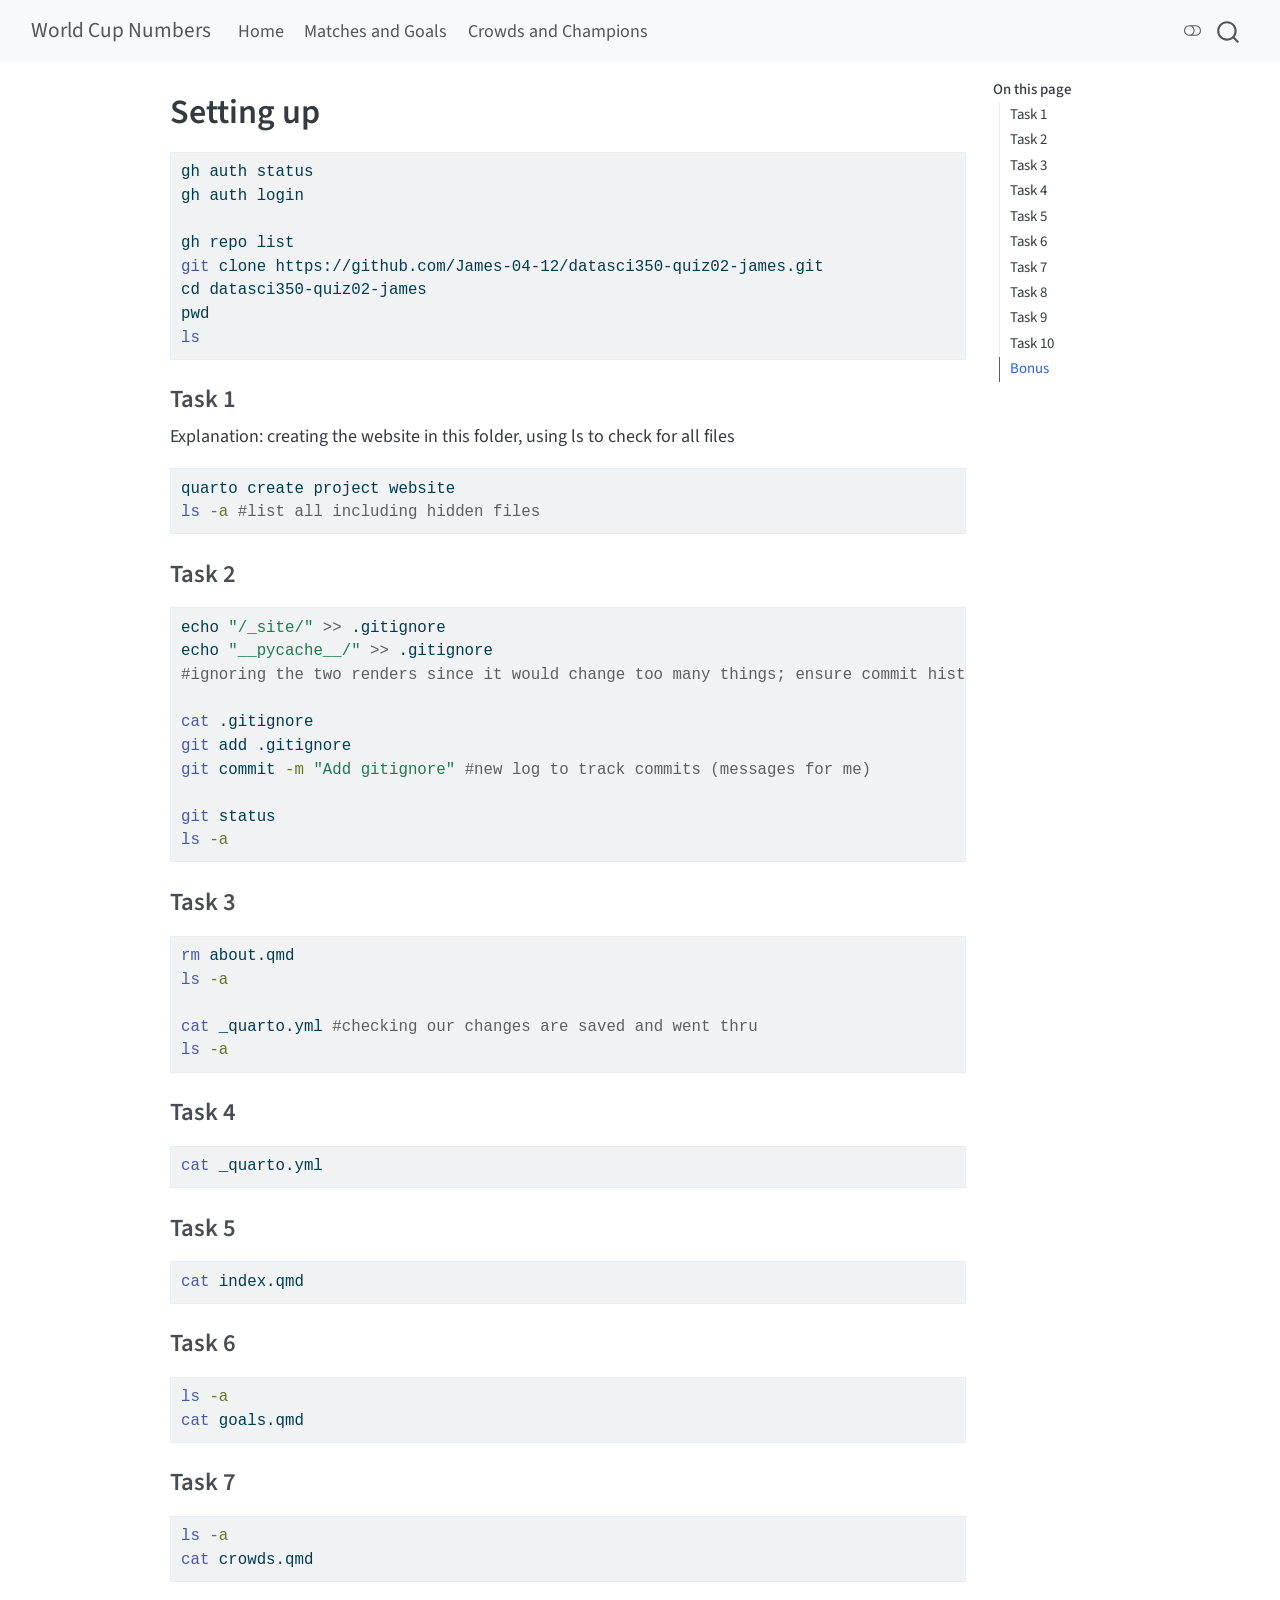
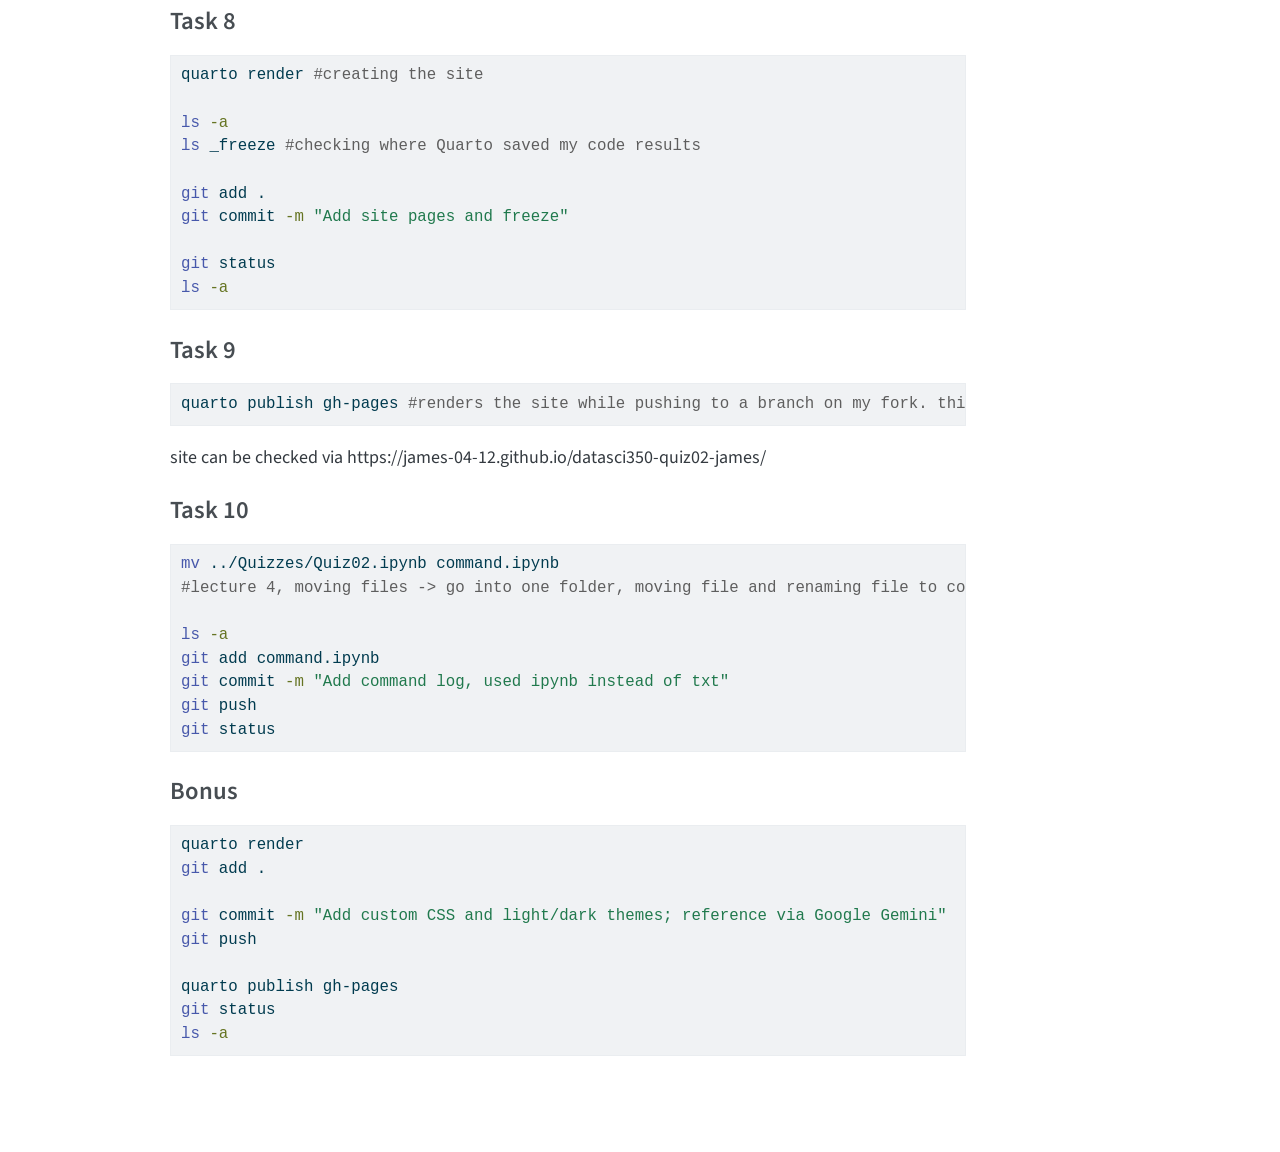
==== commit 1df721fd: "Built site for gh-pages" ====
--- a/command.html
+++ b/command.html
@@ -436,12 +436,13 @@
 <section id="task-10" class="level3">
 <h3 class="anchored" data-anchor-id="task-10">Task 10</h3>
 <div class="code-copy-outer-scaffold"><div class="sourceCode" id="cb11"><pre class="sourceCode bash code-with-copy"><code class="sourceCode bash"><span id="cb11-1"><a href="#cb11-1" aria-hidden="true" tabindex="-1"></a><span class="fu">mv</span> ../Quizzes/Quiz02.ipynb command.ipynb</span>
-<span id="cb11-2"><a href="#cb11-2" aria-hidden="true" tabindex="-1"></a></span>
-<span id="cb11-3"><a href="#cb11-3" aria-hidden="true" tabindex="-1"></a><span class="fu">ls</span> <span class="at">-a</span></span>
-<span id="cb11-4"><a href="#cb11-4" aria-hidden="true" tabindex="-1"></a><span class="fu">git</span> add command.ipynb</span>
-<span id="cb11-5"><a href="#cb11-5" aria-hidden="true" tabindex="-1"></a><span class="fu">git</span> commit <span class="at">-m</span> <span class="st">"Add command log, used ipynb instead of txt"</span></span>
-<span id="cb11-6"><a href="#cb11-6" aria-hidden="true" tabindex="-1"></a><span class="fu">git</span> push</span>
-<span id="cb11-7"><a href="#cb11-7" aria-hidden="true" tabindex="-1"></a><span class="fu">git</span> status</span></code></pre></div><button title="Copy to Clipboard" class="code-copy-button"><i class="bi"></i></button></div>
+<span id="cb11-2"><a href="#cb11-2" aria-hidden="true" tabindex="-1"></a><span class="co">#lecture 4, moving files -&gt; go into one folder, moving file and renaming file to command.ipynb</span></span>
+<span id="cb11-3"><a href="#cb11-3" aria-hidden="true" tabindex="-1"></a></span>
+<span id="cb11-4"><a href="#cb11-4" aria-hidden="true" tabindex="-1"></a><span class="fu">ls</span> <span class="at">-a</span></span>
+<span id="cb11-5"><a href="#cb11-5" aria-hidden="true" tabindex="-1"></a><span class="fu">git</span> add command.ipynb</span>
+<span id="cb11-6"><a href="#cb11-6" aria-hidden="true" tabindex="-1"></a><span class="fu">git</span> commit <span class="at">-m</span> <span class="st">"Add command log, used ipynb instead of txt"</span></span>
+<span id="cb11-7"><a href="#cb11-7" aria-hidden="true" tabindex="-1"></a><span class="fu">git</span> push</span>
+<span id="cb11-8"><a href="#cb11-8" aria-hidden="true" tabindex="-1"></a><span class="fu">git</span> status</span></code></pre></div><button title="Copy to Clipboard" class="code-copy-button"><i class="bi"></i></button></div>
 </section>
 <section id="bonus" class="level3">
 <h3 class="anchored" data-anchor-id="bonus">Bonus</h3>
@@ -452,7 +453,8 @@
 <span id="cb12-5"><a href="#cb12-5" aria-hidden="true" tabindex="-1"></a><span class="fu">git</span> push</span>
 <span id="cb12-6"><a href="#cb12-6" aria-hidden="true" tabindex="-1"></a></span>
 <span id="cb12-7"><a href="#cb12-7" aria-hidden="true" tabindex="-1"></a><span class="ex">quarto</span> publish gh-pages</span>
-<span id="cb12-8"><a href="#cb12-8" aria-hidden="true" tabindex="-1"></a><span class="fu">git</span> status</span></code></pre></div><button title="Copy to Clipboard" class="code-copy-button"><i class="bi"></i></button></div>
+<span id="cb12-8"><a href="#cb12-8" aria-hidden="true" tabindex="-1"></a><span class="fu">git</span> status</span>
+<span id="cb12-9"><a href="#cb12-9" aria-hidden="true" tabindex="-1"></a><span class="fu">ls</span> <span class="at">-a</span></span></code></pre></div><button title="Copy to Clipboard" class="code-copy-button"><i class="bi"></i></button></div>
 
 
 </section>
--- a/styles.css
+++ b/styles.css
@@ -1,7 +1,7 @@
 /* css styles */
 
 a {
-  color: #1a7f37;
+  color: #FF0000;
 }
 
 body {
